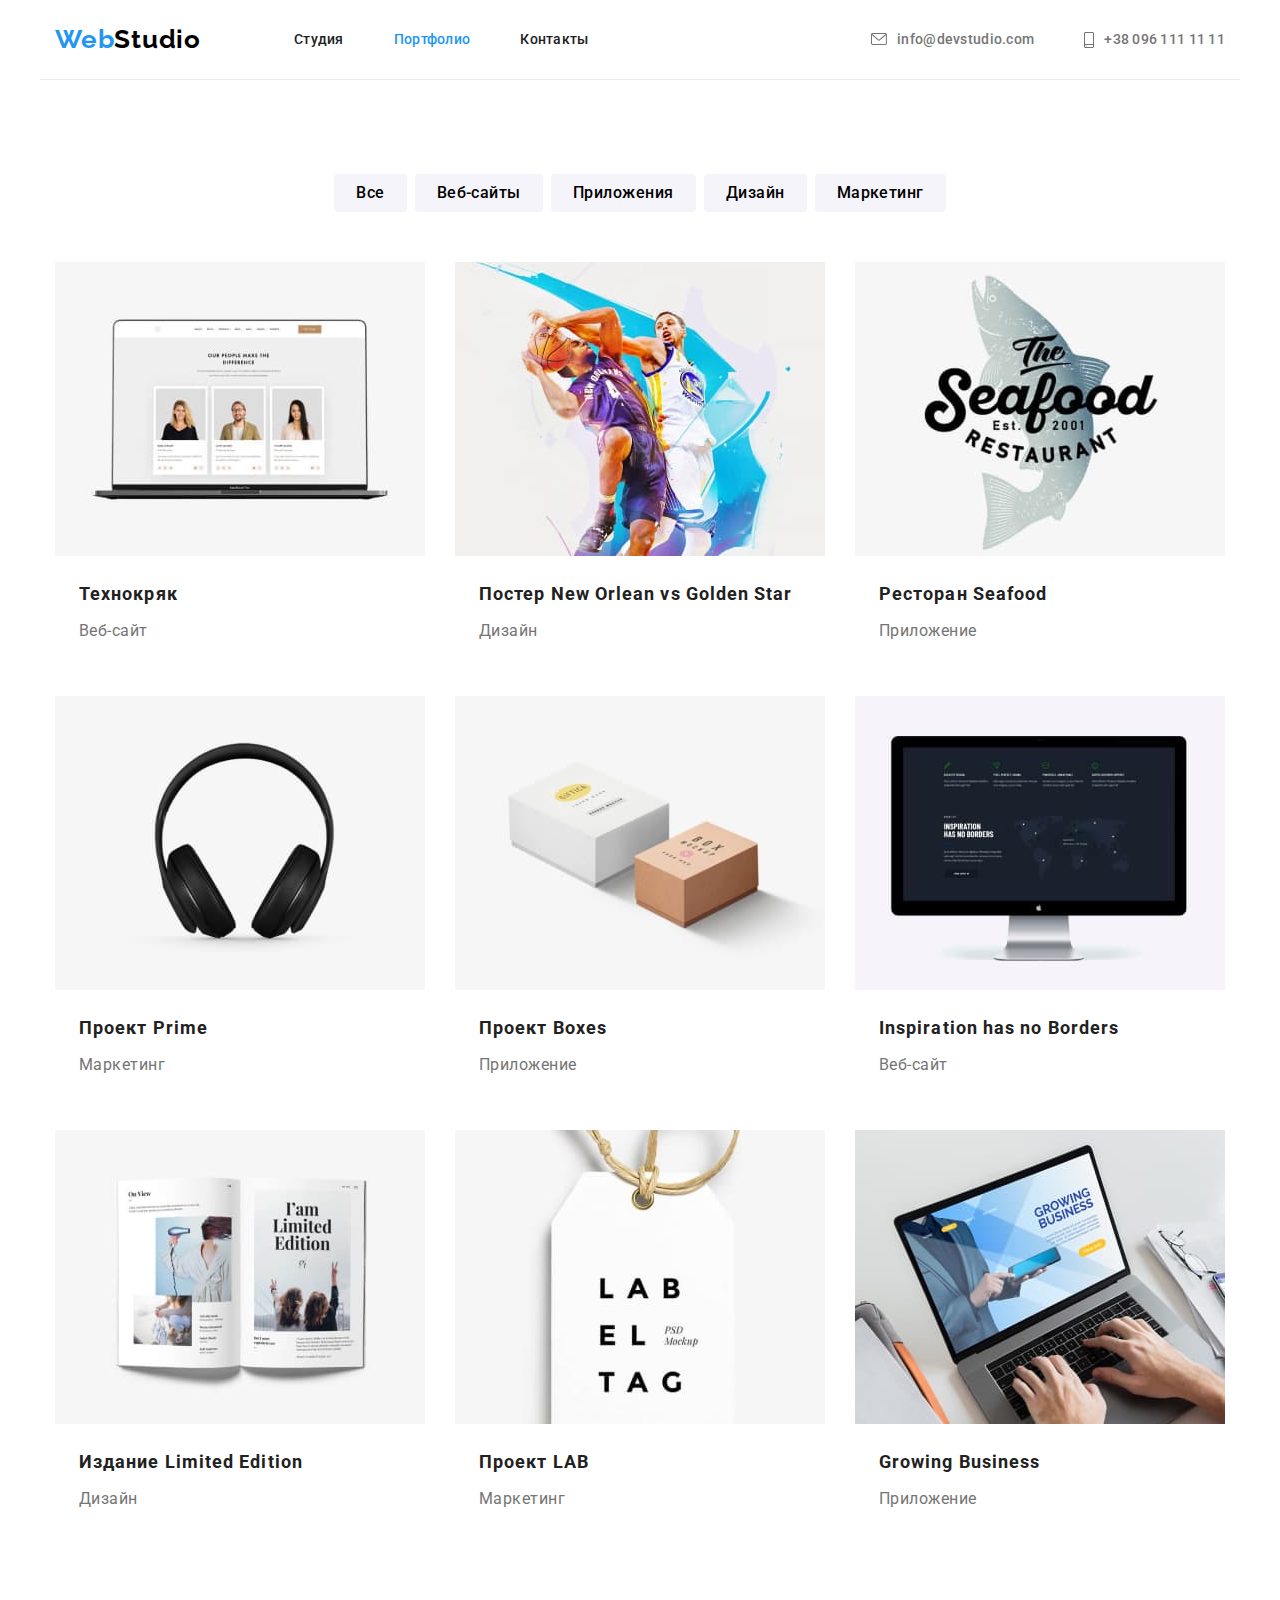
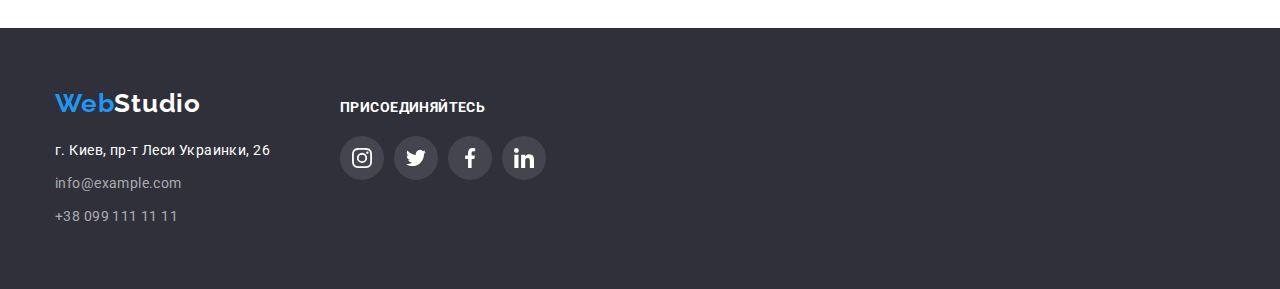
==== portfolio.html @ de60bab2 "start" ====
<!DOCTYPE html>
<html lang="ru">
    <head>
        <meta charset="UTF-8" />
        <meta http-equiv="X-UA-Compatible" content="IE=edge" />
        <meta name="viewport" content="width=device-width, initial-scale=1.0" />
        <link rel="preconnect" href="https://fonts.googleapis.com" />
        <link rel="preconnect" href="https://fonts.gstatic.com" crossorigin />
        <link
            href="https://fonts.googleapis.com/css2?family=Raleway:wght@700&family=Roboto:wght@400;500;700;900&display=swap"
            rel="stylesheet"
        />
        <link
            rel="stylesheet"
            href="https://cdnjs.cloudflare.com/ajax/libs/modern-normalize/1.1.0/modern-normalize.min.css"
        />
        <link rel="stylesheet" href="./css/style.css" />
        <title>WebStudio</title>
    </head>
    <body>
        <!--header-->
        <header>
            <div class="container header-wrapper">
                <nav class="navbar">
                    <!-- logo in header -->
                    <a href="./index.html" class="logo"
                        >Web<span class="logo-part-in-header">Studio</span></a
                    >

                    <!-- navigation in header-->
                    <ul class="nav-in-header list">
                        <li class="nav-in-header-element">
                            <a href="./index.html">Студия</a>
                        </li>
                        <li class="nav-in-header-element">
                            <a href="./portfolio.html" class="current"
                                >Портфолио</a
                            >
                        </li>
                        <li class="nav-in-header-element">
                            <a href="#">Контакты</a>
                        </li>
                    </ul>
                </nav>
                <!-- contacts in header-->
                <ul class="contact-in-header list">
                    <li>
                        <a
                            class="contact-in-header-element"
                            href="mailto:info@devstudio.com"
                        >
                            <svg width="16" height="12" class="icon-contacts">
                                <use href="./images/sprite.svg#envelope"></use>
                            </svg>
                            info@devstudio.com
                        </a>
                    </li>
                    <li>
                        <a
                            class="contact-in-header-element"
                            href="tel:+380961111111"
                        >
                            <svg width="10" height="16" class="icon-contacts">
                                <use
                                    href="./images/sprite.svg#smartphone"
                                ></use>
                            </svg>
                            +38 096 111 11 11
                        </a>
                    </li>
                </ul>
            </div>
        </header>

        <!-- main -->
        <main>
            <!-- block Portfolio -->
            <section class="portfolio-section container-position">
                <div class="container">
                    <h1 class="unused-title">Портфолио</h1>
                    <!-- list Filter -->
                    <ul class="list-filter list">
                        <li class="list-filter-element">
                            <button type="button" class="list-filter-button">
                                Все
                            </button>
                        </li>
                        <li class="list-filter-element">
                            <button type="button" class="list-filter-button">
                                Веб-сайты
                            </button>
                        </li>
                        <li class="list-filter-element">
                            <button type="button" class="list-filter-button">
                                Приложения
                            </button>
                        </li>
                        <li class="list-filter-element">
                            <button type="button" class="list-filter-button">
                                Дизайн
                            </button>
                        </li>
                        <li class="list-filter-element">
                            <button type="button" class="list-filter-button">
                                Маркетинг
                            </button>
                        </li>
                    </ul>
                    <!-- list Portfolio -->
                    <ul class="list-portfolio list">
                        <li class="list-portfolio-item">
                            <a class="list-portfolio-block-link" href="#"
                                ><img
                                    src="./images/project1.jpg"
                                    alt="изображение на ПК"
                                    width="370"
                                />
                                <div class="block-title-portfolio">
                                    <h2 class="project-name">Технокряк</h2>
                                    <p class="project-discription">Веб-сайт</p>
                                </div>
                            </a>
                        </li>
                        <li class="list-portfolio-item">
                            <a class="list-portfolio-block-link" href="#"
                                ><img
                                    src="./images/project2.jpg"
                                    alt="игра в баскетбол"
                                    width="370"
                                />
                                <div class="block-title-portfolio">
                                    <h2 class="project-name">
                                        Постер New Orlean vs Golden Star
                                    </h2>
                                    <p class="project-discription">Дизайн</p>
                                </div>
                            </a>
                        </li>
                        <li class="list-portfolio-item">
                            <a class="list-portfolio-block-link" href="#"
                                ><img
                                    src="./images/project3.jpg"
                                    alt="постер ресторана"
                                    width="370"
                                />
                                <div class="block-title-portfolio">
                                    <h2 class="project-name">
                                        Ресторан Seafood
                                    </h2>
                                    <p class="project-discription">
                                        Приложение
                                    </p>
                                </div>
                            </a>
                        </li>
                        <li class="list-portfolio-item">
                            <a class="list-portfolio-block-link" href="#"
                                ><img
                                    src="./images/project4.jpg"
                                    alt="наушники"
                                    width="370"
                                />
                                <div class="block-title-portfolio">
                                    <h2 class="project-name">Проект Prime</h2>
                                    <p class="project-discription">Маркетинг</p>
                                </div>
                            </a>
                        </li>
                        <li class="list-portfolio-item">
                            <a class="list-portfolio-block-link" href="#"
                                ><img
                                    src="./images/project5.jpg"
                                    alt="2 коробки"
                                    width="370"
                                />
                                <div class="block-title-portfolio">
                                    <h2 class="project-name">Проект Boxes</h2>
                                    <p class="project-discription">
                                        Приложение
                                    </p>
                                </div>
                            </a>
                        </li>
                        <li class="list-portfolio-item">
                            <a class="list-portfolio-block-link" href="#"
                                ><img
                                    src="./images/project6.jpg"
                                    alt="монитр"
                                    width="370"
                                />
                                <div class="block-title-portfolio">
                                    <h2 class="project-name">
                                        Inspiration has no Borders
                                    </h2>
                                    <p class="project-discription">Веб-сайт</p>
                                </div>
                            </a>
                        </li>
                        <li class="list-portfolio-item">
                            <a class="list-portfolio-block-link" href="#"
                                ><img
                                    src="./images/project7.jpg"
                                    alt="книга"
                                    width="370"
                                />
                                <div class="block-title-portfolio">
                                    <h2 class="project-name">
                                        Издание Limited Edition
                                    </h2>
                                    <p class="project-discription">Дизайн</p>
                                </div>
                            </a>
                        </li>
                        <li class="list-portfolio-item">
                            <a class="list-portfolio-block-link" href="#"
                                ><img
                                    src="./images/project8.jpg"
                                    alt="бирка"
                                    width="370"
                                />
                                <div class="block-title-portfolio">
                                    <h2 class="project-name">Проект LAB</h2>
                                    <p class="project-discription">Маркетинг</p>
                                </div>
                            </a>
                        </li>
                        <li class="list-portfolio-item">
                            <a class="list-portfolio-block-link" href="#"
                                ><img
                                    src="./images/project9.jpg"
                                    alt="ноутбук"
                                    width="370"
                                />
                                <div class="block-title-portfolio">
                                    <h2 class="project-name">
                                        Growing Business
                                    </h2>
                                    <p class="project-discription">
                                        Приложение
                                    </p>
                                </div>
                            </a>
                        </li>
                    </ul>
                </div>
            </section>
        </main>

        <!--footer-->
        <footer class="footer">
            <div class="container flex-container">
                <div class="contacts-block-in-footer">
                    <!-- logo in footer -->
                    <a href="index.html" class="logo"
                        >Web<span class="logo-part-in-footer">Studio</span></a
                    >
                    <address class="block-address-in-footer">
                        <ul class="address-list-in-footer list">
                            <li class="address-in-footer-element-text">
                                <a href="#">г. Киев, пр-т Леси Украинки, 26</a>
                            </li>
                            <li class="address-in-footer-element">
                                <a href="mailto:info@example.com"
                                    >info@example.com</a
                                >
                            </li>
                            <li class="address-in-footer-element">
                                <a href="tel:+380991111111"
                                    >+38 099 111 11 11</a
                                >
                            </li>
                        </ul>
                    </address>
                </div>

                <div class="join-block-in-footer">
                    <h2>присоединяйтесь</h2>
                    <div class="block-social-links">
                        <a href="#" class="social-link">
                            <svg
                                width="20"
                                height="20"
                                class="icon-social-link"
                            >
                                <use href="./images/sprite.svg#instagram"></use>
                            </svg>
                        </a>
                        <a href="#" class="social-link">
                            <svg
                                width="20"
                                height="20"
                                class="icon-social-link"
                            >
                                <use href="./images/sprite.svg#twitter"></use>
                            </svg>
                        </a>
                        <a href="#" class="social-link">
                            <svg
                                width="20"
                                height="20"
                                class="icon-social-link"
                            >
                                <use href="./images/sprite.svg#facebook"></use>
                            </svg>
                        </a>
                        <a href="#" class="social-link">
                            <svg
                                width="20"
                                height="20"
                                class="icon-social-link"
                            >
                                <use href="./images/sprite.svg#linkedin"></use>
                            </svg>
                        </a>
                    </div>
                </div>
            </div>
        </footer>
    </body>
</html>
---- css/style.css ----
:root {
    --main-bg-color: #fff;
    --dark-bg-color: #2f303a;
    --button-bg-color: #f5f4fa;
    --active-color: #2196f3;

    --main-text-color: #212121;
    --secondary-text-color: #757575;
    --white-text-color: #fff;
    /*--blue-text-color: var(--hover-bg-color);*/
    --black-text-color: #000000;
    --contacts-header-text-color: rgba(255, 255, 255, 0.6);
    --icon-no-activ: #afb1b8;
}
body {
    margin: 0;
    font-family: "Roboto", sans-serif;
    font-size: 14px;
    font-weight: normal; /*400*/
    font-style: normal;
    color: var(--main-text-color);
    background-color: var(--main-bg-color);
}

/*utilits*/
.list {
    list-style: none;
}
h1,
h2,
h3,
h4,
h5,
h6,
ul,
p {
    padding: 0;
    margin: 0;
}
.container {
    width: 1200px;
    margin: 0 auto;
    padding: 0 15px;
}
.container-position {
    padding-top: 94px;
    padding-bottom: 94px;
}
/*hidden title*/
.unused-title {
    position: absolute;
    clip: rect(0 0 0 0);
    width: 1px;
    height: 1px;
    margin: -1px;
}

img {
    display: block;
    max-width: 100%;
    height: auto;
}

a {
    display: block;
}

.block-social-links {
    display: flex;
    align-items: center;
    justify-content: space-between;
    width: 206px;
    height: 44px;
}

.social-link {
    display: flex;
    align-items: center;
    justify-content: center;
    width: 44px;
    height: 44px;
    border-radius: 50%;
}
/*---------------------HEADER-------------------------*/
.header-wrapper {
    display: flex;
    align-items: center;
    height: 80px;
    border-bottom: 1px solid #ececec;
}

/* ------navbar*/
.navbar {
    display: flex;
    align-items: center;
}

/*------logo*/
.logo {
    display: block;

    font-family: "Raleway", sans-serif;
    font-weight: 700;
    font-size: 26px;
    line-height: 1.19;
    letter-spacing: 0.03em;
    color: var(--active-color);
    text-decoration: none;
}
.logo-part-in-header {
    color: var(--black-text-color);
}

/*-----nav in Header*/
.nav-in-header {
    display: flex;
    margin-left: 93px;
}
.nav-in-header-element:not(:last-child) {
    margin-right: 50px;
}
.nav-in-header-element > a {
    display: block;
    padding-top: 32px;
    padding-bottom: 32px;

    font-weight: 500;
    line-height: 1.14; /*16px*/
    letter-spacing: 0.02em;
    text-decoration: none;
    color: var(--main-text-color);
}
.nav-in-header-element > a:hover,
.nav-in-header-element > a:focus {
    color: var(--active-color);
}
.nav-in-header-element .current {
    color: var(--active-color);
}

/*-------Contacts in Header*/
.contact-in-header {
    display: flex;
    margin-left: auto;
}
.contact-in-header li:not(:last-child) {
    margin-right: 50px;
}
.contact-in-header-element {
    display: flex;
    align-items: center;
    padding-top: 32px;
    padding-bottom: 32px;

    font-weight: 500;
    line-height: 1.14;
    letter-spacing: 0.02em;
    color: var(--secondary-text-color);
    text-decoration: none;
}
/*icon in header*/
.icon-contacts {
    fill: currentColor;
    margin-right: 10px;
}

.contact-in-header-element:hover,
.contact-in-header-element:focus,
.contact-in-header-element:hover .icon-contacts,
.contact-in-header-element:focus .icon-contacts {
    color: var(--active-color);
    fill: var(--active-color);
}

/*-----------main_HomePage.html-------------*/
/*-----block Hero*/
.homepage-hero-block {
    max-width: 1600px;
    min-height: 600px;
    padding-top: 200px;
    text-align: center;
    margin: 0 auto;

    background-color: var(--dark-bg-color);
    background-image: linear-gradient(
            to right,
            rgba(47, 48, 58, 0.4),
            rgba(47, 48, 58, 0.4)
        ),
        url("../images/hero_img.jpg");
    background-size: cover;
}

.homepage-main-title {
    margin-bottom: 30px;

    font-weight: 900;
    font-size: 44px;
    line-height: 1.36;
    text-align: center;
    letter-spacing: 0.06em;
    text-transform: uppercase;
    color: var(--white-text-color);
}

.homepage-button-order {
    font-family: inherit;
    background-color: var(--active-color);
    box-shadow: 0px 4px 4px rgba(0, 0, 0, 0.15);
    border-radius: 4px;
    border: none;
    width: 200px;
    height: 50px;
    cursor: pointer;

    font-weight: 700;
    font-size: 16px;
    line-height: 1.88;
    align-items: center;
    text-align: center;
    letter-spacing: 0.06em;
    color: var(--white-text-color);
}
.homepage-button-order:hover,
.homepage-button-order:focus {
    background-color: #188ce8;
}

/*-----block Advantages*/
.homepage-advantages-list {
    display: flex;
}
.homepage-advantages-list-item:not(:last-child) {
    margin-right: 30px;
}
.block-icon-advantages {
    display: flex;
    justify-content: center;
    align-items: center;
    width: 270px;
    height: 120px;
    margin-bottom: 30px;

    background-color: var(--button-bg-color);
    border-radius: 4px;
}
.homepage-advantages-element-title {
    margin-bottom: 10px;

    font-size: inherit;
    font-weight: 700;
    line-height: 1.17;
    letter-spacing: 0.03em;
    text-transform: uppercase;
    color: var(--main-text-color);
}
.homepage-advantages-element-text {
    line-height: 1.71;
    letter-spacing: 0.03em;
    color: var(--secondary-text-color);
}

/*-----block Make*/
.homepage-make-block {
    padding-bottom: 94px;
}
.homepage-make-list {
    display: flex;
}
.homepage-make-title {
    text-align: center;
    margin-bottom: 50px;

    font-weight: 700;
    font-size: 36px;
    line-height: 1.17;
    text-align: center;
    letter-spacing: 0.03em;
    color: var(--main-text-color);
}
.homepage-make-list-item:not(:last-child) {
    margin-right: 30px;
}

/*------block OurTeam*/
.homepage-team-block {
    max-width: 1600px;
    margin: 0 auto;

    background-color: var(--button-bg-color);
}
.homepage-team-title {
    text-align: center;
    margin-bottom: 50px;

    font-weight: 700;
    font-size: 36px;
    line-height: 1.17;
    text-align: center;
    letter-spacing: 0.03em;
    color: var(--main-text-color);
}
.homepage-team-list {
    display: flex;
}
.homepage-team-list-item {
    background: var(--main-bg-color);
    box-shadow: 0px 1px 3px rgba(0, 0, 0, 0.12), 0px 1px 1px rgba(0, 0, 0, 0.14),
        0px 2px 1px rgba(0, 0, 0, 0.2);
    border-radius: 0px 0px 4px 4px;
}
.homepage-team-list-item:not(:last-child) {
    margin-right: 30px;
}
.block-title-team {
    margin-top: 30px;
}
.homepage-surname-title {
    margin-bottom: 10px;

    font-weight: 500;
    font-size: 16px;
    line-height: 1.19;
    text-align: center;
    letter-spacing: 0.03em;
    color: var(--main-text-color);
}
.homepage-position {
    font-size: 16px;
    line-height: 1.19;
    text-align: center;
    letter-spacing: 0.03em;
    color: var(--secondary-text-color);
}
.homepage-team-block .block-social-links {
    margin: 16px 32px 30px 32px;
}

.homepage-team-block .social-link {
    background-color: var(--main-bg-color);
}
.homepage-team-block .icon-social-link {
    fill: var(--icon-no-activ);
}
.homepage-team-block .social-link:hover,
.homepage-team-block .social-link:hover .icon-social-link,
.homepage-team-block .social-link:focus,
.homepage-team-block .social-link:focus .icon-social-link {
    background-color: var(--active-color);
    fill: #fff;
}

/*---------block Clients*/
.homepage-clients-title {
    margin: 0 auto 50px;

    font-weight: bold;
    font-size: 36px;
    line-height: 1.17;
    text-align: center;
    letter-spacing: 0.03em;
    color: var(--main-text-color);
}
.homepage-clients-list {
    display: flex;
    flex-wrap: nowrap;
    justify-content: space-between;
    align-items: center;
}
.link-client {
    display: flex;
    width: 170px;
    height: 92px;
    border: 1px solid var(--icon-no-activ);
    border-radius: 4px;
    align-items: center;
    justify-content: center;
    fill: var(--icon-no-activ);
    cursor: pointer;
}

.link-client:hover,
.link-client:focus {
    border: 1px solid var(--active-color);
    fill: var(--active-color);
}
/*---------------------main Portfolio.html--------------------*/
/*-----list Filter*/
.list-filter {
    display: flex;
    justify-content: center;
    margin-bottom: 50px;
}
.list-filter-element:not(:last-child) {
    margin-right: 8px;
}
.list-filter-button {
    padding: 6px 22px;

    font-family: inherit;
    font-weight: 500;
    font-size: 16px;
    line-height: 1.63;
    text-align: center;
    letter-spacing: 0.03em;
    background: var(--button-bg-color);
    border-radius: 4px;
    cursor: pointer;
    border: none;
}
.list-filter-button:hover,
.list-filter-button:focus {
    background-color: var(--active-color);
    color: var(--white-text-color);
    box-shadow: 0px 3px 1px rgba(0, 0, 0, 0.1), 0px 1px 2px rgba(0, 0, 0, 0.08),
        0px 2px 2px rgba(0, 0, 0, 0.12);
    border-radius: 4px;
    cursor: pointer;
}

/*-----list  Portfolio*/
.list-portfolio {
    display: flex;
    flex-wrap: wrap;
}
.list-portfolio-item {
    width: 370px;
    cursor: pointer;
}
.list-portfolio-item:not(:nth-child(3n)) {
    margin-right: 30px;
}
.list-portfolio-item:not(:nth-last-child(-n + 3)) {
    margin-bottom: 30px;
}
.list-portfolio-block-link:hover,
.list-portfolio-block-link:focus {
    background: var(--main-bg-color);
    border: 1px solid #eeeeee;
    border-top: none;
    box-shadow: 0px 1px 1px rgba(0, 0, 0, 0.12), 0px 4px 4px rgba(0, 0, 0, 0.06),
        1px 4px 6px rgba(0, 0, 0, 0.16);
}

.list-portfolio-block-link {
    text-decoration: none;
    font-style: normal;
}
.block-title-portfolio {
    margin: 20px 24px;
}
.project-name {
    margin-bottom: 4px;

    font-weight: 700;
    font-size: 18px;
    line-height: 2;
    letter-spacing: 0.06em;
    color: var(--main-text-color);
}
.project-discription {
    font-size: 16px;
    line-height: 1.88;
    letter-spacing: 0.03em;
    color: var(--secondary-text-color);
}

/*----------------FOOTER--------------------*/
.footer {
    max-width: 1600px;
    margin: 0 auto;

    background: var(--dark-bg-color);
}
.flex-container {
    display: flex;
}
.contacts-block-in-footer {
    padding-top: 60px;
    padding-bottom: 60px;
    margin-right: 70px;
}
.footer .logo {
    margin-bottom: 20px;
}
.logo-part-in-footer {
    color: var(--white-text-color);
}

.address-list-in-footer {
    font-style: normal;
}

.address-in-footer-element-text > a {
    line-height: 1.71;
    letter-spacing: 0.03em;
    color: var(--white-text-color);
    text-decoration: none;
}
.address-in-footer-element > a {
    line-height: 1.71;
    letter-spacing: 0.03em;
    color: var(--contacts-header-text-color);
    text-decoration: none;
}
.address-list-in-footer li:not(:last-child) {
    margin-bottom: 9px;
}
.join-block-in-footer {
    padding-top: 72px;
    padding-bottom: 100px;
}
.join-block-in-footer h2 {
    font-weight: 700;
    font-size: 14px;
    line-height: 1.14;
    letter-spacing: 0.03em;
    text-transform: uppercase;

    color: var(--white-text-color);
}
.join-block-in-footer .block-social-links {
    margin-top: 20px;
}
.join-block-in-footer .social-link {
    background-color: rgba(255, 255, 255, 0.1);
    fill: var(--white-text-color);
}
.join-block-in-footer .social-link:hover,
.join-block-in-footer .social-link:focus {
    background-color: var(--active-color);
}
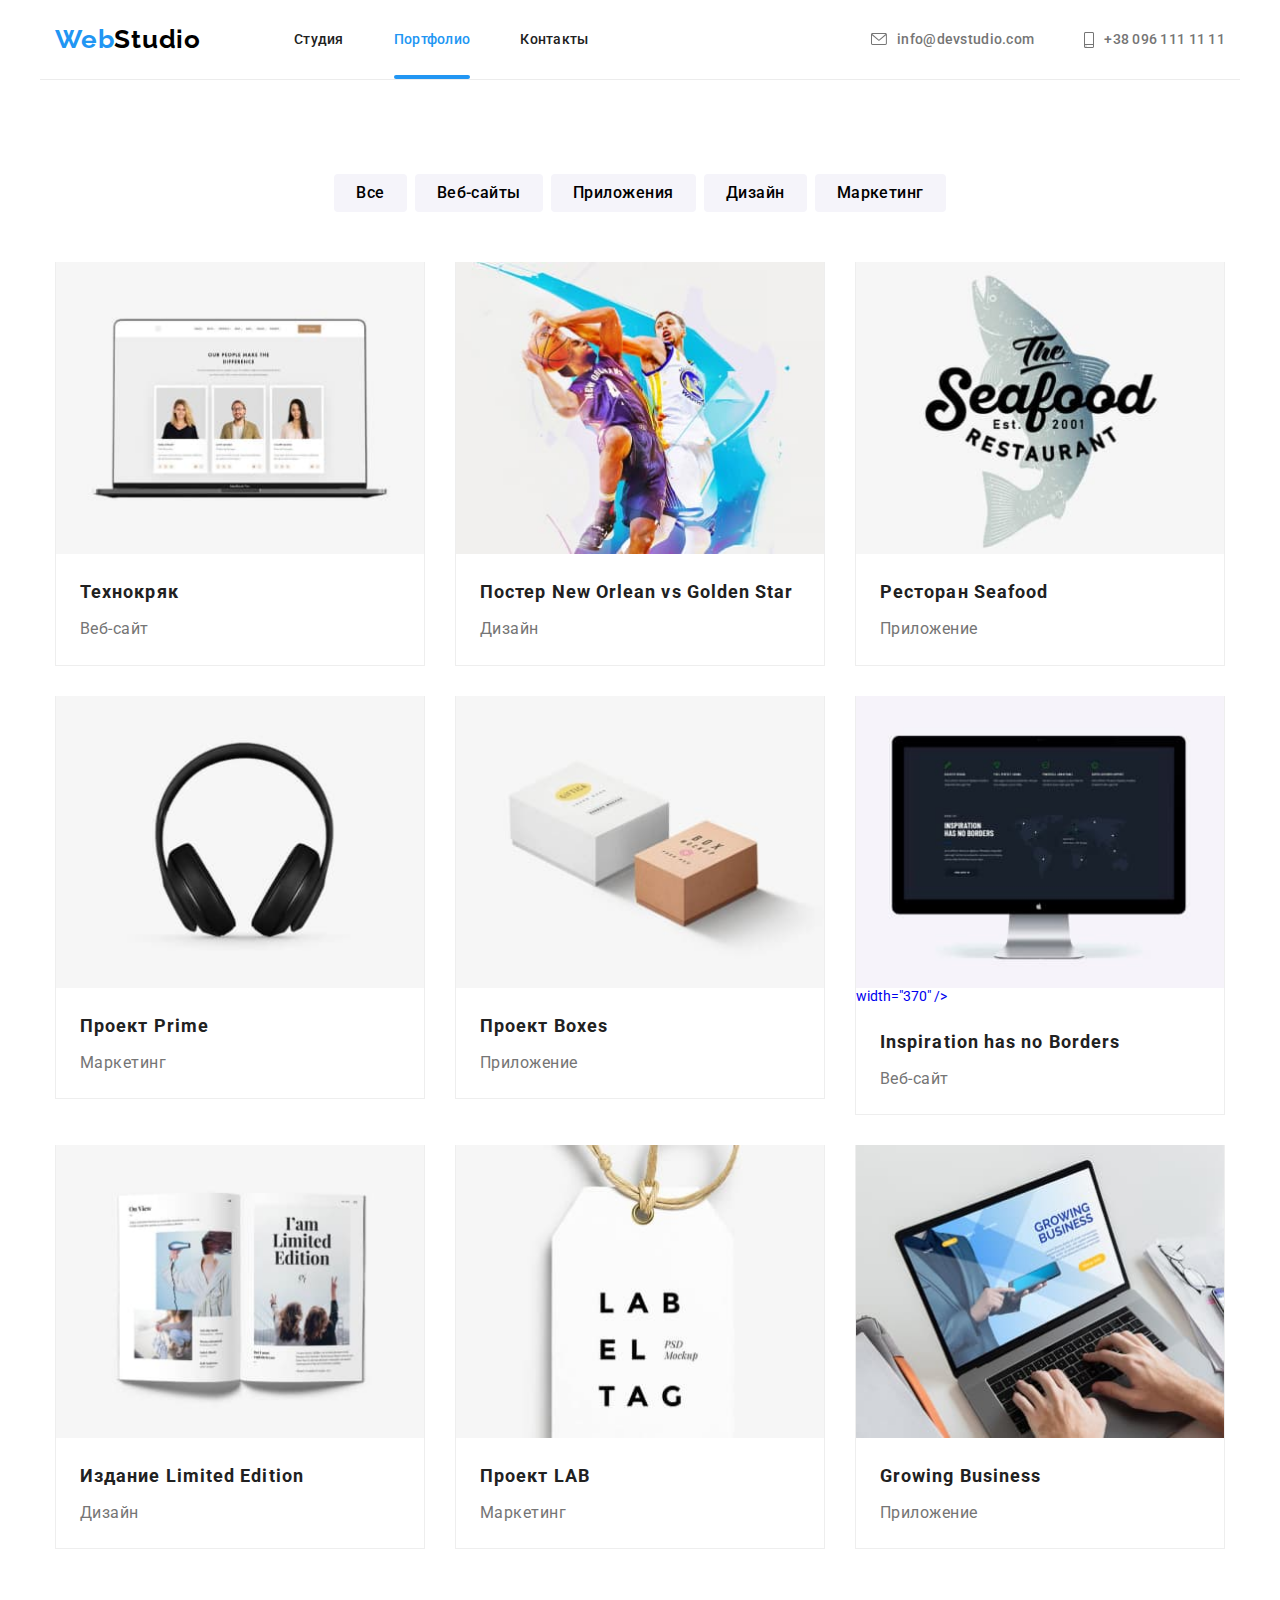
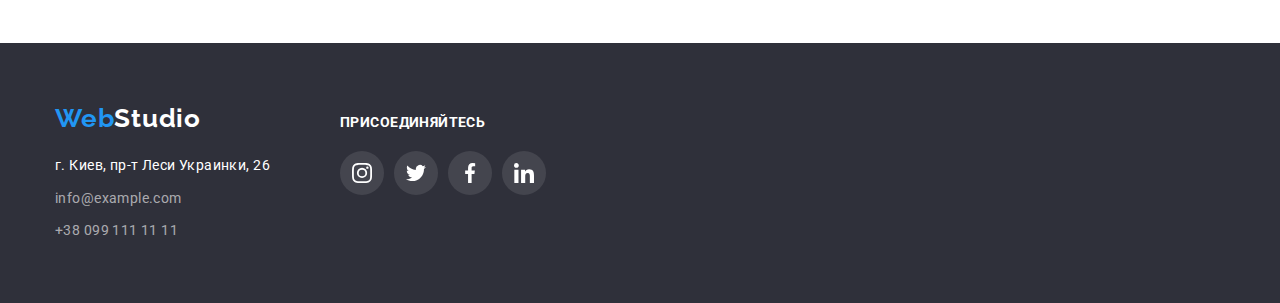
==== commit 446c11d5: "modal window auf backdrop" ====
--- a/portfolio.html
+++ b/portfolio.html
@@ -49,7 +49,7 @@
                             class="contact-in-header-element"
                             href="mailto:info@devstudio.com"
                         >
-                            <svg width="16" height="12" class="icon-contacts">
+                            <svg width="16" height="12" class="icon-contact">
                                 <use href="./images/sprite.svg#envelope"></use>
                             </svg>
                             info@devstudio.com
@@ -60,7 +60,7 @@
                             class="contact-in-header-element"
                             href="tel:+380961111111"
                         >
-                            <svg width="10" height="16" class="icon-contacts">
+                            <svg width="10" height="16" class="icon-contact">
                                 <use
                                     href="./images/sprite.svg#smartphone"
                                 ></use>
@@ -109,12 +109,24 @@
                     <!-- list Portfolio -->
                     <ul class="list-portfolio list">
                         <li class="list-portfolio-item">
-                            <a class="list-portfolio-block-link" href="#"
-                                ><img
-                                    src="./images/project1.jpg"
-                                    alt="изображение на ПК"
-                                    width="370"
-                                />
+                            <a class="list-portfolio-block-link" href="#">
+                                <div class="overlay-and-img">
+                                    <img
+                                        src="./images/project1.jpg"
+                                        alt="изображение на ПК"
+                                        width="370"
+                                    />
+                                    <div class="overlay-block">
+                                        <p class="text">
+                                            Технокряк это современная площадка
+                                            распространения коронавируса.
+                                            Компании используют эту платформу
+                                            для цифрового шпионажа и атак на
+                                            защищённые сервера конкурентов.
+                                        </p>
+                                    </div>
+                                </div>
+
                                 <div class="block-title-portfolio">
                                     <h2 class="project-name">Технокряк</h2>
                                     <p class="project-discription">Веб-сайт</p>
@@ -122,12 +134,24 @@
                             </a>
                         </li>
                         <li class="list-portfolio-item">
-                            <a class="list-portfolio-block-link" href="#"
-                                ><img
-                                    src="./images/project2.jpg"
-                                    alt="игра в баскетбол"
-                                    width="370"
-                                />
+                            <a class="list-portfolio-block-link" href="#">
+                                <div class="overlay-and-img">
+                                    <img
+                                        src="./images/project2.jpg"
+                                        alt="игра в баскетбол"
+                                        width="370"
+                                    />
+                                    <div class="overlay-block">
+                                        <p class="text">
+                                            Технокряк это современная площадка
+                                            распространения коронавируса.
+                                            Компании используют эту платформу
+                                            для цифрового шпионажа и атак на
+                                            защищённые сервера конкурентов.
+                                        </p>
+                                    </div>
+                                </div>
+
                                 <div class="block-title-portfolio">
                                     <h2 class="project-name">
                                         Постер New Orlean vs Golden Star
@@ -137,12 +161,24 @@
                             </a>
                         </li>
                         <li class="list-portfolio-item">
-                            <a class="list-portfolio-block-link" href="#"
-                                ><img
-                                    src="./images/project3.jpg"
-                                    alt="постер ресторана"
-                                    width="370"
-                                />
+                            <a class="list-portfolio-block-link" href="#">
+                                <div class="overlay-and-img">
+                                    <img
+                                        src="./images/project3.jpg"
+                                        alt="постер ресторана"
+                                        width="370"
+                                    />
+                                    <div class="overlay-block">
+                                        <p class="text">
+                                            Технокряк это современная площадка
+                                            распространения коронавируса.
+                                            Компании используют эту платформу
+                                            для цифрового шпионажа и атак на
+                                            защищённые сервера конкурентов.
+                                        </p>
+                                    </div>
+                                </div>
+
                                 <div class="block-title-portfolio">
                                     <h2 class="project-name">
                                         Ресторан Seafood
@@ -154,12 +190,24 @@
                             </a>
                         </li>
                         <li class="list-portfolio-item">
-                            <a class="list-portfolio-block-link" href="#"
-                                ><img
-                                    src="./images/project4.jpg"
-                                    alt="наушники"
-                                    width="370"
-                                />
+                            <a class="list-portfolio-block-link" href="#">
+                                <div class="overlay-and-img">
+                                    <img
+                                        src="./images/project4.jpg"
+                                        alt="наушники"
+                                        width="370"
+                                    />
+                                    <div class="overlay-block">
+                                        <p class="text">
+                                            Технокряк это современная площадка
+                                            распространения коронавируса.
+                                            Компании используют эту платформу
+                                            для цифрового шпионажа и атак на
+                                            защищённые сервера конкурентов.
+                                        </p>
+                                    </div>
+                                </div>
+
                                 <div class="block-title-portfolio">
                                     <h2 class="project-name">Проект Prime</h2>
                                     <p class="project-discription">Маркетинг</p>
@@ -167,12 +215,24 @@
                             </a>
                         </li>
                         <li class="list-portfolio-item">
-                            <a class="list-portfolio-block-link" href="#"
-                                ><img
-                                    src="./images/project5.jpg"
-                                    alt="2 коробки"
-                                    width="370"
-                                />
+                            <a class="list-portfolio-block-link" href="#">
+                                <div class="overlay-and-img">
+                                    <img
+                                        src="./images/project5.jpg"
+                                        alt="2 коробки"
+                                        width="370"
+                                    />
+                                    <div class="overlay-block">
+                                        <p class="text">
+                                            Технокряк это современная площадка
+                                            распространения коронавируса.
+                                            Компании используют эту платформу
+                                            для цифрового шпионажа и атак на
+                                            защищённые сервера конкурентов.
+                                        </p>
+                                    </div>
+                                </div>
+
                                 <div class="block-title-portfolio">
                                     <h2 class="project-name">Проект Boxes</h2>
                                     <p class="project-discription">
@@ -182,12 +242,25 @@
                             </a>
                         </li>
                         <li class="list-portfolio-item">
-                            <a class="list-portfolio-block-link" href="#"
-                                ><img
-                                    src="./images/project6.jpg"
-                                    alt="монитр"
-                                    width="370"
-                                />
+                            <a class="list-portfolio-block-link" href="#">
+                                <div class="overlay-and-img">
+                                    <img
+                                        src="./images/project6.jpg"
+                                        alt="монитр"
+                                        width="370"
+                                    />
+                                    width="370" />
+                                    <div class="overlay-block">
+                                        <p class="text">
+                                            Технокряк это современная площадка
+                                            распространения коронавируса.
+                                            Компании используют эту платформу
+                                            для цифрового шпионажа и атак на
+                                            защищённые сервера конкурентов.
+                                        </p>
+                                    </div>
+                                </div>
+
                                 <div class="block-title-portfolio">
                                     <h2 class="project-name">
                                         Inspiration has no Borders
@@ -197,12 +270,24 @@
                             </a>
                         </li>
                         <li class="list-portfolio-item">
-                            <a class="list-portfolio-block-link" href="#"
-                                ><img
-                                    src="./images/project7.jpg"
-                                    alt="книга"
-                                    width="370"
-                                />
+                            <a class="list-portfolio-block-link" href="#">
+                                <div class="overlay-and-img">
+                                    <img
+                                        src="./images/project7.jpg"
+                                        alt="книга"
+                                        width="370"
+                                    />
+                                    <div class="overlay-block">
+                                        <p class="text">
+                                            Технокряк это современная площадка
+                                            распространения коронавируса.
+                                            Компании используют эту платформу
+                                            для цифрового шпионажа и атак на
+                                            защищённые сервера конкурентов.
+                                        </p>
+                                    </div>
+                                </div>
+
                                 <div class="block-title-portfolio">
                                     <h2 class="project-name">
                                         Издание Limited Edition
@@ -212,12 +297,24 @@
                             </a>
                         </li>
                         <li class="list-portfolio-item">
-                            <a class="list-portfolio-block-link" href="#"
-                                ><img
-                                    src="./images/project8.jpg"
-                                    alt="бирка"
-                                    width="370"
-                                />
+                            <a class="list-portfolio-block-link" href="#">
+                                <div class="overlay-and-img">
+                                    <img
+                                        src="./images/project8.jpg"
+                                        alt="бирка"
+                                        width="370"
+                                    />
+                                    <div class="overlay-block">
+                                        <p class="text">
+                                            Технокряк это современная площадка
+                                            распространения коронавируса.
+                                            Компании используют эту платформу
+                                            для цифрового шпионажа и атак на
+                                            защищённые сервера конкурентов.
+                                        </p>
+                                    </div>
+                                </div>
+
                                 <div class="block-title-portfolio">
                                     <h2 class="project-name">Проект LAB</h2>
                                     <p class="project-discription">Маркетинг</p>
@@ -225,12 +322,24 @@
                             </a>
                         </li>
                         <li class="list-portfolio-item">
-                            <a class="list-portfolio-block-link" href="#"
-                                ><img
-                                    src="./images/project9.jpg"
-                                    alt="ноутбук"
-                                    width="370"
-                                />
+                            <a class="list-portfolio-block-link" href="#">
+                                <div class="overlay-and-img">
+                                    <img
+                                        src="./images/project9.jpg"
+                                        alt="ноутбук"
+                                        width="370"
+                                    />
+                                    <div class="overlay-block">
+                                        <p class="text">
+                                            Технокряк это современная площадка
+                                            распространения коронавируса.
+                                            Компании используют эту платформу
+                                            для цифрового шпионажа и атак на
+                                            защищённые сервера конкурентов.
+                                        </p>
+                                    </div>
+                                </div>
+
                                 <div class="block-title-portfolio">
                                     <h2 class="project-name">
                                         Growing Business
--- a/css/style.css
+++ b/css/style.css
@@ -3,11 +3,12 @@
     --dark-bg-color: #2f303a;
     --button-bg-color: #f5f4fa;
     --active-color: #2196f3;
+    --second-active-color: #188ce8;
 
     --main-text-color: #212121;
     --secondary-text-color: #757575;
     --white-text-color: #fff;
-    /*--blue-text-color: var(--hover-bg-color);*/
+
     --black-text-color: #000000;
     --contacts-header-text-color: rgba(255, 255, 255, 0.6);
     --icon-no-activ: #afb1b8;
@@ -120,6 +121,8 @@
     margin-right: 50px;
 }
 .nav-in-header-element > a {
+    position: relative;
+
     display: block;
     padding-top: 32px;
     padding-bottom: 32px;
@@ -129,6 +132,7 @@
     letter-spacing: 0.02em;
     text-decoration: none;
     color: var(--main-text-color);
+    transition: color 250ms cubic-bezier(0.4, 0, 0.2, 1);
 }
 .nav-in-header-element > a:hover,
 .nav-in-header-element > a:focus {
@@ -137,6 +141,18 @@
 .nav-in-header-element .current {
     color: var(--active-color);
 }
+.nav-in-header-element .current::after {
+    content: "";
+    position: absolute;
+
+    display: block;
+    width: 100%;
+    height: 4px;
+    bottom: 0px;
+
+    background-color: var(--active-color);
+    border-radius: 2px;
+}
 
 /*-------Contacts in Header*/
 .contact-in-header {
@@ -148,27 +164,32 @@
 }
 .contact-in-header-element {
     display: flex;
+
     align-items: center;
     padding-top: 32px;
     padding-bottom: 32px;
 
+    text-decoration: none;
     font-weight: 500;
     line-height: 1.14;
     letter-spacing: 0.02em;
     color: var(--secondary-text-color);
-    text-decoration: none;
-}
-/*icon in header*/
-.icon-contacts {
+
+    transition: color 250ms cubic-bezier(0.4, 0, 0.2, 1);
+}
+
+.icon-contact {
     fill: currentColor;
     margin-right: 10px;
+    transition: fill 250ms cubic-bezier(0.4, 0, 0.2, 1);
 }
 
 .contact-in-header-element:hover,
-.contact-in-header-element:focus,
-.contact-in-header-element:hover .icon-contacts,
-.contact-in-header-element:focus .icon-contacts {
+.contact-in-header-element:focus {
     color: var(--active-color);
+}
+.contact-in-header-element:hover .icon-contact,
+.contact-in-header-element:focus .icon-contact {
     fill: var(--active-color);
 }
 
@@ -220,10 +241,13 @@
     text-align: center;
     letter-spacing: 0.06em;
     color: var(--white-text-color);
-}
+
+    transition: background-color 250ms cubic-bezier(0.4, 0, 0.2, 1);
+}
+
 .homepage-button-order:hover,
 .homepage-button-order:focus {
-    background-color: #188ce8;
+    background-color: var(--second-active-color);
 }
 
 /*-----block Advantages*/
@@ -278,10 +302,34 @@
     letter-spacing: 0.03em;
     color: var(--main-text-color);
 }
+.homepage-make-list-item {
+    position: relative;
+}
 .homepage-make-list-item:not(:last-child) {
     margin-right: 30px;
 }
 
+.homepage-make-list-item .overlay-block {
+    display: flex;
+    justify-content: center;
+    align-items: center;
+
+    position: absolute;
+    width: 100%;
+    height: 70px;
+    bottom: 0px;
+
+    background-color: rgba(47, 48, 58, 0.8);
+}
+.overlay-block .title {
+    font-weight: 700;
+    font-size: 14px;
+    line-height: 1.14;
+    letter-spacing: 0.03em;
+    text-transform: uppercase;
+
+    color: var(--white-text-color);
+}
 /*------block OurTeam*/
 .homepage-team-block {
     max-width: 1600px;
@@ -338,16 +386,20 @@
 
 .homepage-team-block .social-link {
     background-color: var(--main-bg-color);
+    transition: background-color 250ms cubic-bezier(0.4, 0, 0.2, 1);
 }
 .homepage-team-block .icon-social-link {
     fill: var(--icon-no-activ);
+    transition: fill 250ms cubic-bezier(0.4, 0, 0.2, 1);
 }
 .homepage-team-block .social-link:hover,
+.homepage-team-block .social-link:focus {
+    background-color: var(--active-color);
+}
+
 .homepage-team-block .social-link:hover .icon-social-link,
-.homepage-team-block .social-link:focus,
 .homepage-team-block .social-link:focus .icon-social-link {
-    background-color: var(--active-color);
-    fill: #fff;
+    fill: var(--main-bg-color);
 }
 
 /*---------block Clients*/
@@ -377,6 +429,9 @@
     justify-content: center;
     fill: var(--icon-no-activ);
     cursor: pointer;
+
+    transition: border 250ms cubic-bezier(0.4, 0, 0.2, 1),
+        fill 250ms cubic-bezier(0.4, 0, 0.2, 1);
 }
 
 .link-client:hover,
@@ -384,7 +439,8 @@
     border: 1px solid var(--active-color);
     fill: var(--active-color);
 }
-/*---------------------main Portfolio.html--------------------*/
+
+/*------------------- Portfolio.html-----------*/
 /*-----list Filter*/
 .list-filter {
     display: flex;
@@ -407,15 +463,15 @@
     border-radius: 4px;
     cursor: pointer;
     border: none;
+    transition: background-color 250ms cubic-bezier(0.4, 0, 0.2, 1),
+        color 250ms cubic-bezier(0.4, 0, 0.2, 1),
+        box-shadow 250ms cubic-bezier(0.4, 0, 0.2, 1);
 }
 .list-filter-button:hover,
 .list-filter-button:focus {
     background-color: var(--active-color);
     color: var(--white-text-color);
-    box-shadow: 0px 3px 1px rgba(0, 0, 0, 0.1), 0px 1px 2px rgba(0, 0, 0, 0.08),
-        0px 2px 2px rgba(0, 0, 0, 0.12);
-    border-radius: 4px;
-    cursor: pointer;
+    box-shadow: 0px 3px 1px rgba(0, 0, 0, 0.1), 0px 1px 2px rgba(0, 0, 0, 0.08);
 }
 
 /*-----list  Portfolio*/
@@ -433,18 +489,15 @@
 .list-portfolio-item:not(:nth-last-child(-n + 3)) {
     margin-bottom: 30px;
 }
-.list-portfolio-block-link:hover,
-.list-portfolio-block-link:focus {
+
+.list-portfolio-block-link {
+    text-decoration: none;
+    font-style: normal;
     background: var(--main-bg-color);
     border: 1px solid #eeeeee;
     border-top: none;
-    box-shadow: 0px 1px 1px rgba(0, 0, 0, 0.12), 0px 4px 4px rgba(0, 0, 0, 0.06),
-        1px 4px 6px rgba(0, 0, 0, 0.16);
-}
-
-.list-portfolio-block-link {
-    text-decoration: none;
-    font-style: normal;
+
+    transition: box-shadow 250ms cubic-bezier(0.4, 0, 0.2, 1);
 }
 .block-title-portfolio {
     margin: 20px 24px;
@@ -464,7 +517,41 @@
     letter-spacing: 0.03em;
     color: var(--secondary-text-color);
 }
-
+/*overlay__block*/
+.overlay-and-img {
+    position: relative;
+    overflow: hidden;
+}
+.overlay-and-img .overlay-block {
+    position: absolute;
+    width: 100%;
+    height: 294px;
+    top: 0;
+
+    background-color: rgba(33, 150, 243, 0.9);
+    opacity: 0;
+    transform: translateY(100%);
+    transition: transform 250ms cubic-bezier(0.4, 0, 0.2, 1);
+}
+.overlay-block .text {
+    padding: 63px 24px;
+    font-size: 18px;
+    line-height: 1.56;
+    letter-spacing: 0.03em;
+
+    color: var(--white-text-color);
+}
+
+.list-portfolio-block-link:hover,
+.list-portfolio-block-link:focus {
+    box-shadow: 0px 1px 1px rgba(0, 0, 0, 0.12), 0px 4px 4px rgba(0, 0, 0, 0.06),
+        1px 4px 6px rgba(0, 0, 0, 0.16);
+}
+
+.list-portfolio-block-link:hover .overlay-block {
+    transform: translateY(0);
+    opacity: 1;
+}
 /*----------------FOOTER--------------------*/
 .footer {
     max-width: 1600px;
@@ -525,8 +612,60 @@
 .join-block-in-footer .social-link {
     background-color: rgba(255, 255, 255, 0.1);
     fill: var(--white-text-color);
+
+    transition: background-color 250ms cubic-bezier(0.4, 0, 0.2, 1);
 }
 .join-block-in-footer .social-link:hover,
 .join-block-in-footer .social-link:focus {
     background-color: var(--active-color);
 }
+
+/*--------------------Modal Window-----------------*/
+.backdrop {
+    position: fixed;
+    top: 0;
+    left: 0;
+    width: 100vw;
+    height: 100vh;
+
+    background-color: rgba(0, 0, 0, 0.2);
+
+    opacity: 1;
+    transition: opacity 250ms cubic-bezier(0.4, 0, 0.2, 1);
+}
+.backdrop.is-hidden {
+    visibility: none;
+    opacity: 0;
+    pointer-events: none;
+}
+.backdrop.is-hidden .modal-window {
+    transform: translate(-50%, -50%) scale(0.5);
+    opacity: 0;
+}
+.modal-window {
+    position: absolute;
+    top: 50%;
+    left: 50%;
+    padding: 8px;
+    height: 580px;
+    width: 528px;
+
+    background-color: var(--main-bg-color);
+
+    transform: translate(-50%, -50%) scale(1);
+    opacity: 1;
+    transition: transform 250ms cubic-bezier(0.4, 0, 0.2, 1),
+        opasity 250ms cubic-bezier(0.4, 0, 0.2, 1);
+}
+.btn-close {
+    display: flex;
+    justify-content: center;
+    align-items: center;
+    width: 30px;
+    height: 30px;
+    margin-left: auto;
+
+    background-color: var(--main-bg-color);
+    border: 1px solid rgba(0, 0, 0, 0.1);
+    border-radius: 50%;
+}
